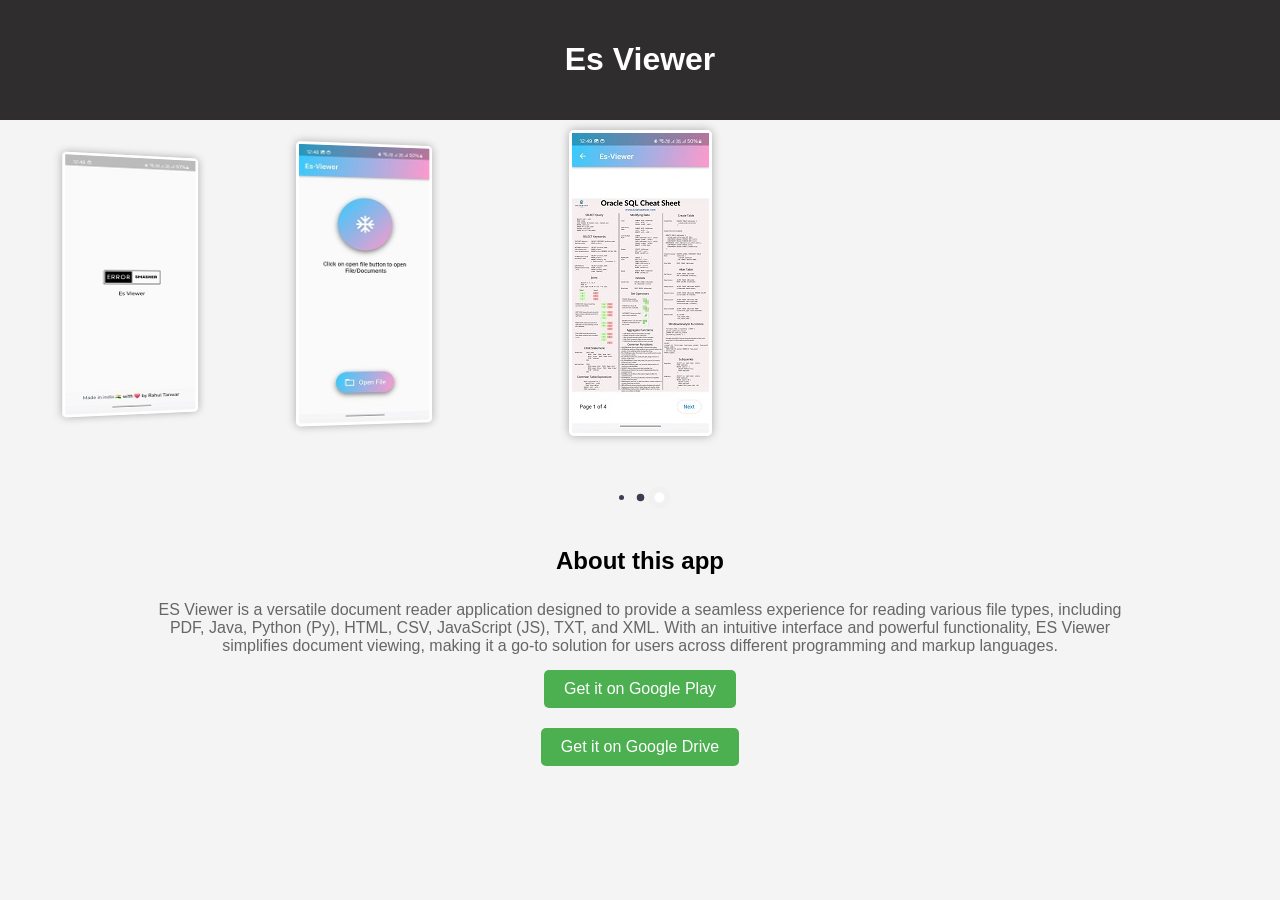
==== es-viewer.html @ 68d3b199 "first commit" ====
<!DOCTYPE html>
<html lang="en">
  <head>
    <meta charset="UTF-8" />
    <meta name="viewport" content="width=device-width, initial-scale=1.0" />
    <title>Es Viewer</title>
    <style>
      body {
        font-family: Arial, sans-serif;
        margin: 0;
        padding: 0;
        box-sizing: border-box;
        background-color: #f4f4f4;
      }

      header {
        background-color: rgba(19, 17, 17, 0.875);
        /* Slightly transparent background */
        color: #fff;
        text-align: center;
        padding: 20px 0;
      }

      .container {
        max-width: 1200px;
        margin: 20px auto;
        padding: 0 20px;
      }

      .app-card {
        /* background-color: #fff; */
        border-radius: 8px;
        /* box-shadow: 0 4px 8px rgba(0, 0, 0, 0.1); */
        margin-bottom: 20px;
        overflow-x: auto;
        /* Enable horizontal scroll */
        overflow-y: hidden;
        /* Hide vertical scroll initially */
        width: 100%;
        /* Full width */
        white-space: nowrap;
        /* Keep images in a single line */
        display: flex;
        /* Flex display for proper alignment */
        justify-content: center;
        /* Horizontally center images */
        padding: 10px;
        /* Padding around images */
      }

      .app-card img {
        max-width: 250px;
        /* Maximum width for the reference */
        height: auto;
        /* Maintain aspect ratio */
        margin-right: 20px;
        /* Spacing between images */
        border-radius: 8px;
        /* Rounded corners for images */
      }

      .app-card-content {
        padding: 20px;
        text-align: center;
        display: flex;
        flex-direction: column;
        align-items: center;
        justify-content: center;
        max-width: 1000px;
        margin: 0 auto;
        /* Center horizontally */
      }

      .app-title {
        font-size: 24px;
        margin-bottom: 10px;
      }

      .app-description {
        color: #666;
        margin-bottom: 15px;
      }

      .app-link {
        display: block;
        text-decoration: none;
        background-color: #4caf50;
        color: #fff;
        padding: 10px 20px;
        border-radius: 5px;
        text-align: center;
        transition: background-color 0.3s ease;
      }

      .app-link:hover {
        background-color: #45a049;
      }

      @media (max-width: 768px) {
        .app-card {
          margin-bottom: 40px;
        }
      }

      .slider {
        width: 100%;
      }

      .slider input {
        display: none;
      }

      .testimonials {
        display: flex;
        align-items: center;
        justify-content: center;
        position: relative;
        min-height: 350px;
        perspective: 1000px;
        overflow: hidden;
      }

      .testimonials .item {
        /* width: 300px;
	padding: 20px; */
        margin-top: 10px;
        border-radius: 5px;
        /* background-color: #21262d; */
        position: absolute;
        border: 3px solid white;
        top: 0;
        box-sizing: border-box;
        text-align: center;
        transition: transform 0.4s;
        box-shadow: 0 0 10px rgba(0, 0, 0, 0.3);
        user-select: none;
        cursor: pointer;
      }

      .testimonials .item h1 {
        font-size: 114px;
        color: white;
      }

      .dots {
        display: flex;
        justify-content: center;
        align-items: center;
      }

      .dots label {
        height: 5px;
        width: 5px;
        border-radius: 50%;
        cursor: pointer;
        background-color: #413b52;
        margin: 7px;
        transition-duration: 0.2s;
      }

      #t-1:checked ~ .dots label[for="t-1"],
      #t-2:checked ~ .dots label[for="t-2"],
      #t-3:checked ~ .dots label[for="t-3"],
      #t-4:checked ~ .dots label[for="t-4"],
      #t-5:checked ~ .dots label[for="t-5"] {
        transform: scale(2);
        background-color: #fff;
        box-shadow: 0px 0px 0px 3px #dddddd24;
      }

      #t-1:checked ~ .dots label[for="t-2"],
      #t-2:checked ~ .dots label[for="t-1"],
      #t-2:checked ~ .dots label[for="t-3"],
      #t-3:checked ~ .dots label[for="t-2"],
      #t-3:checked ~ .dots label[for="t-4"],
      #t-4:checked ~ .dots label[for="t-3"],
      #t-4:checked ~ .dots label[for="t-5"],
      #t-5:checked ~ .dots label[for="t-4"] {
        transform: scale(1.5);
      }

      #t-1:checked ~ .testimonials label[for="t-3"],
      #t-2:checked ~ .testimonials label[for="t-4"],
      #t-3:checked ~ .testimonials label[for="t-5"],
      #t-4:checked ~ .testimonials label[for="t-1"],
      #t-5:checked ~ .testimonials label[for="t-2"] {
        transform: translate3d(600px, 0, -180px) rotateY(-25deg);
        z-index: 2;
      }

      #t-1:checked ~ .testimonials label[for="t-2"],
      #t-2:checked ~ .testimonials label[for="t-3"],
      #t-3:checked ~ .testimonials label[for="t-4"],
      #t-4:checked ~ .testimonials label[for="t-5"],
      #t-5:checked ~ .testimonials label[for="t-1"] {
        transform: translate3d(300px, 0, -90px) rotateY(-15deg);
        z-index: 3;
      }

      #t-2:checked ~ .testimonials label[for="t-1"],
      #t-3:checked ~ .testimonials label[for="t-2"],
      #t-4:checked ~ .testimonials label[for="t-3"],
      #t-5:checked ~ .testimonials label[for="t-4"],
      #t-1:checked ~ .testimonials label[for="t-5"] {
        transform: translate3d(-300px, 0, -90px) rotateY(15deg);
        z-index: 3;
      }

      #t-3:checked ~ .testimonials label[for="t-1"],
      #t-4:checked ~ .testimonials label[for="t-2"],
      #t-5:checked ~ .testimonials label[for="t-3"],
      #t-2:checked ~ .testimonials label[for="t-5"],
      #t-1:checked ~ .testimonials label[for="t-4"] {
        transform: translate3d(-600px, 0, -180px) rotateY(25deg);
      }

      #t-1:checked ~ .testimonials label[for="t-1"],
      #t-2:checked ~ .testimonials label[for="t-2"],
      #t-3:checked ~ .testimonials label[for="t-3"],
      #t-4:checked ~ .testimonials label[for="t-4"],
      #t-5:checked ~ .testimonials label[for="t-4"],
      #t-5:checked ~ .testimonials label[for="t-5"] {
        z-index: 4;
      }
    </style>
  </head>

  <body>
    <header>
      <h1>Es Viewer</h1>
    </header>
    <div class="slider">
      <input type="radio" name="testimonial" id="t-1" />
      <input type="radio" name="testimonial" id="t-2" />
      <input type="radio" name="testimonial" id="t-3" checked />
      <input type="radio" name="testimonial" id="t-4" />
      <input type="radio" name="testimonial" id="t-5" />
      <div class="testimonials">
        <label class="item" for="t-1">
          <img
          src="img/es-viewer/img-v1.webp"
          alt="Screenshot 5"
          />
        </label>
        <label class="item" for="t-2">
          <img
          src="img/es-viewer/img-v2.webp"
          alt="Screenshot 5"
          />
        </label>
        <label class="item" for="t-3">
          <img
          src="img/es-viewer/img-v3.webp"
          alt="Screenshot 5"
          />
        </label>
      </div>
      <br />
      <div class="dots">
        <label for="t-1"></label>
        <label for="t-2"></label>
        <label for="t-3"></label>
      </div>

      <div class="app-card-content">
        <h2 class="app-title">About this app</h2>
        <p class="app-description">
            ES Viewer is a versatile document reader application designed to provide a
            seamless experience for reading various file types, 
            including PDF, Java, Python (Py), HTML, CSV, JavaScript (JS), TXT, and XML.
            With an intuitive interface and powerful functionality, ES Viewer simplifies document viewing, 
            making it a go-to solution for users across different programming and markup languages.
        </p>
        <a
          href="https://play.google.com/store/apps/details?id=com.errorsmasher.passworddrive"
          class="app-link"
          target="_blank"
          >Get it on Google Play</a
        >
        <div style="padding: 10px; background-color: transparent"></div>
        <a
          href="https://drive.google.com/file/d/18MCzky8nJCYwKancL7AmDORgirV6gjdr/view?usp=sharing"
          class="app-link"
          target="_blank"
          >Get it on Google Drive</a
        >
      </div>
      <!-- Repeat similar structure for other app cards -->
      <!-- Change image src, titles, descriptions, and link accordingly -->

      <!-- Example for four more app cards -->
    </div>
  </body>
</html>
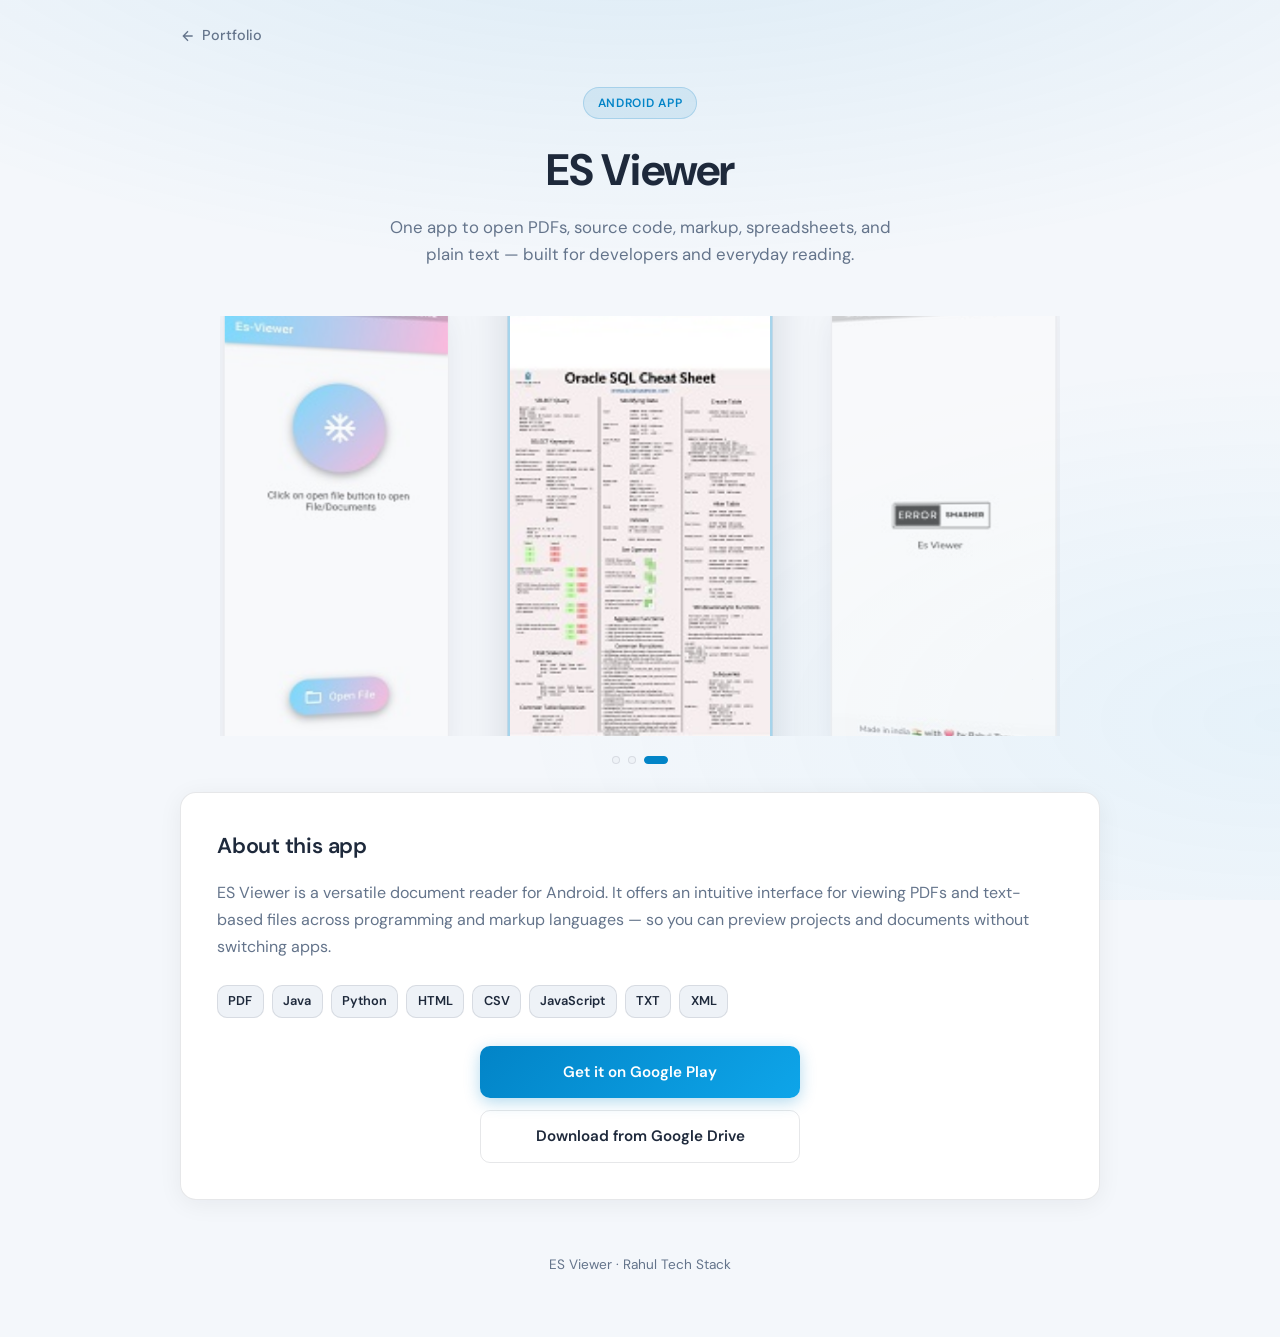
==== commit 579aa906: "update project pages" ====
--- a/es-viewer.html
+++ b/es-viewer.html
@@ -3,292 +3,101 @@
   <head>
     <meta charset="UTF-8" />
     <meta name="viewport" content="width=device-width, initial-scale=1.0" />
-    <title>Es Viewer</title>
-    <style>
-      body {
-        font-family: Arial, sans-serif;
-        margin: 0;
-        padding: 0;
-        box-sizing: border-box;
-        background-color: #f4f4f4;
-      }
+    <meta name="description" content="ES Viewer — read PDF, code, CSV, HTML, XML, and plain text in one Android app." />
+    <title>ES Viewer — Document Reader</title>
+    <link rel="preconnect" href="https://fonts.googleapis.com" />
+    <link rel="preconnect" href="https://fonts.gstatic.com" crossorigin />
+    <link
+      href="https://fonts.googleapis.com/css2?family=DM+Sans:ital,opsz,wght@0,9..40,400;0,9..40,500;0,9..40,600;0,9..40,700&display=swap"
+      rel="stylesheet"
+    />
+    <link rel="stylesheet" href="app-page.css" />
+  </head>
+  <body>
+    <div class="page">
+      <header>
+        <a class="back-link" href="index.html">
+          <svg viewBox="0 0 24 24" fill="none" stroke="currentColor" stroke-width="2" aria-hidden="true">
+            <path d="M19 12H5M12 19l-7-7 7-7" />
+          </svg>
+          Portfolio
+        </a>
+      </header>
 
-      header {
-        background-color: rgba(19, 17, 17, 0.875);
-        /* Slightly transparent background */
-        color: #fff;
-        text-align: center;
-        padding: 20px 0;
-      }
+      <section class="hero" aria-labelledby="app-title">
+        <span class="hero-badge">Android app</span>
+        <h1 id="app-title">ES Viewer</h1>
+        <p class="hero-tagline">
+          One app to open PDFs, source code, markup, spreadsheets, and plain text — built for developers and everyday reading.
+        </p>
+      </section>
 
-      .container {
-        max-width: 1200px;
-        margin: 20px auto;
-        padding: 0 20px;
-      }
+      <div class="slider slider--3" role="region" aria-label="App screenshots">
+        <input type="radio" name="screenshot" id="t-1" />
+        <input type="radio" name="screenshot" id="t-2" />
+        <input type="radio" name="screenshot" id="t-3" checked />
 
-      .app-card {
-        /* background-color: #fff; */
-        border-radius: 8px;
-        /* box-shadow: 0 4px 8px rgba(0, 0, 0, 0.1); */
-        margin-bottom: 20px;
-        overflow-x: auto;
-        /* Enable horizontal scroll */
-        overflow-y: hidden;
-        /* Hide vertical scroll initially */
-        width: 100%;
-        /* Full width */
-        white-space: nowrap;
-        /* Keep images in a single line */
-        display: flex;
-        /* Flex display for proper alignment */
-        justify-content: center;
-        /* Horizontally center images */
-        padding: 10px;
-        /* Padding around images */
-      }
+        <div class="testimonials">
+          <label class="item" for="t-1">
+            <img src="img/es-viewer/img-v1.webp" alt="ES Viewer screenshot — file browser" width="260" height="auto" />
+          </label>
+          <label class="item" for="t-2">
+            <img src="img/es-viewer/img-v2.webp" alt="ES Viewer screenshot — document view" width="260" height="auto" />
+          </label>
+          <label class="item" for="t-3">
+            <img src="img/es-viewer/img-v3.webp" alt="ES Viewer screenshot — code highlighting" width="260" height="auto" />
+          </label>
+        </div>
 
-      .app-card img {
-        max-width: 250px;
-        /* Maximum width for the reference */
-        height: auto;
-        /* Maintain aspect ratio */
-        margin-right: 20px;
-        /* Spacing between images */
-        border-radius: 8px;
-        /* Rounded corners for images */
-      }
-
-      .app-card-content {
-        padding: 20px;
-        text-align: center;
-        display: flex;
-        flex-direction: column;
-        align-items: center;
-        justify-content: center;
-        max-width: 1000px;
-        margin: 0 auto;
-        /* Center horizontally */
-      }
-
-      .app-title {
-        font-size: 24px;
-        margin-bottom: 10px;
-      }
-
-      .app-description {
-        color: #666;
-        margin-bottom: 15px;
-      }
-
-      .app-link {
-        display: block;
-        text-decoration: none;
-        background-color: #4caf50;
-        color: #fff;
-        padding: 10px 20px;
-        border-radius: 5px;
-        text-align: center;
-        transition: background-color 0.3s ease;
-      }
-
-      .app-link:hover {
-        background-color: #45a049;
-      }
-
-      @media (max-width: 768px) {
-        .app-card {
-          margin-bottom: 40px;
-        }
-      }
-
-      .slider {
-        width: 100%;
-      }
-
-      .slider input {
-        display: none;
-      }
-
-      .testimonials {
-        display: flex;
-        align-items: center;
-        justify-content: center;
-        position: relative;
-        min-height: 350px;
-        perspective: 1000px;
-        overflow: hidden;
-      }
-
-      .testimonials .item {
-        /* width: 300px;
-	padding: 20px; */
-        margin-top: 10px;
-        border-radius: 5px;
-        /* background-color: #21262d; */
-        position: absolute;
-        border: 3px solid white;
-        top: 0;
-        box-sizing: border-box;
-        text-align: center;
-        transition: transform 0.4s;
-        box-shadow: 0 0 10px rgba(0, 0, 0, 0.3);
-        user-select: none;
-        cursor: pointer;
-      }
-
-      .testimonials .item h1 {
-        font-size: 114px;
-        color: white;
-      }
-
-      .dots {
-        display: flex;
-        justify-content: center;
-        align-items: center;
-      }
-
-      .dots label {
-        height: 5px;
-        width: 5px;
-        border-radius: 50%;
-        cursor: pointer;
-        background-color: #413b52;
-        margin: 7px;
-        transition-duration: 0.2s;
-      }
-
-      #t-1:checked ~ .dots label[for="t-1"],
-      #t-2:checked ~ .dots label[for="t-2"],
-      #t-3:checked ~ .dots label[for="t-3"],
-      #t-4:checked ~ .dots label[for="t-4"],
-      #t-5:checked ~ .dots label[for="t-5"] {
-        transform: scale(2);
-        background-color: #fff;
-        box-shadow: 0px 0px 0px 3px #dddddd24;
-      }
-
-      #t-1:checked ~ .dots label[for="t-2"],
-      #t-2:checked ~ .dots label[for="t-1"],
-      #t-2:checked ~ .dots label[for="t-3"],
-      #t-3:checked ~ .dots label[for="t-2"],
-      #t-3:checked ~ .dots label[for="t-4"],
-      #t-4:checked ~ .dots label[for="t-3"],
-      #t-4:checked ~ .dots label[for="t-5"],
-      #t-5:checked ~ .dots label[for="t-4"] {
-        transform: scale(1.5);
-      }
-
-      #t-1:checked ~ .testimonials label[for="t-3"],
-      #t-2:checked ~ .testimonials label[for="t-4"],
-      #t-3:checked ~ .testimonials label[for="t-5"],
-      #t-4:checked ~ .testimonials label[for="t-1"],
-      #t-5:checked ~ .testimonials label[for="t-2"] {
-        transform: translate3d(600px, 0, -180px) rotateY(-25deg);
-        z-index: 2;
-      }
-
-      #t-1:checked ~ .testimonials label[for="t-2"],
-      #t-2:checked ~ .testimonials label[for="t-3"],
-      #t-3:checked ~ .testimonials label[for="t-4"],
-      #t-4:checked ~ .testimonials label[for="t-5"],
-      #t-5:checked ~ .testimonials label[for="t-1"] {
-        transform: translate3d(300px, 0, -90px) rotateY(-15deg);
-        z-index: 3;
-      }
-
-      #t-2:checked ~ .testimonials label[for="t-1"],
-      #t-3:checked ~ .testimonials label[for="t-2"],
-      #t-4:checked ~ .testimonials label[for="t-3"],
-      #t-5:checked ~ .testimonials label[for="t-4"],
-      #t-1:checked ~ .testimonials label[for="t-5"] {
-        transform: translate3d(-300px, 0, -90px) rotateY(15deg);
-        z-index: 3;
-      }
-
-      #t-3:checked ~ .testimonials label[for="t-1"],
-      #t-4:checked ~ .testimonials label[for="t-2"],
-      #t-5:checked ~ .testimonials label[for="t-3"],
-      #t-2:checked ~ .testimonials label[for="t-5"],
-      #t-1:checked ~ .testimonials label[for="t-4"] {
-        transform: translate3d(-600px, 0, -180px) rotateY(25deg);
-      }
-
-      #t-1:checked ~ .testimonials label[for="t-1"],
-      #t-2:checked ~ .testimonials label[for="t-2"],
-      #t-3:checked ~ .testimonials label[for="t-3"],
-      #t-4:checked ~ .testimonials label[for="t-4"],
-      #t-5:checked ~ .testimonials label[for="t-4"],
-      #t-5:checked ~ .testimonials label[for="t-5"] {
-        z-index: 4;
-      }
-    </style>
-  </head>
-
-  <body>
-    <header>
-      <h1>Es Viewer</h1>
-    </header>
-    <div class="slider">
-      <input type="radio" name="testimonial" id="t-1" />
-      <input type="radio" name="testimonial" id="t-2" />
-      <input type="radio" name="testimonial" id="t-3" checked />
-      <input type="radio" name="testimonial" id="t-4" />
-      <input type="radio" name="testimonial" id="t-5" />
-      <div class="testimonials">
-        <label class="item" for="t-1">
-          <img
-          src="img/es-viewer/img-v1.webp"
-          alt="Screenshot 5"
-          />
-        </label>
-        <label class="item" for="t-2">
-          <img
-          src="img/es-viewer/img-v2.webp"
-          alt="Screenshot 5"
-          />
-        </label>
-        <label class="item" for="t-3">
-          <img
-          src="img/es-viewer/img-v3.webp"
-          alt="Screenshot 5"
-          />
-        </label>
-      </div>
-      <br />
-      <div class="dots">
-        <label for="t-1"></label>
-        <label for="t-2"></label>
-        <label for="t-3"></label>
+        <div class="dots" aria-hidden="true">
+          <label for="t-1"></label>
+          <label for="t-2"></label>
+          <label for="t-3"></label>
+        </div>
       </div>
 
-      <div class="app-card-content">
-        <h2 class="app-title">About this app</h2>
+      <article class="content-card">
+        <h2>About this app</h2>
         <p class="app-description">
-            ES Viewer is a versatile document reader application designed to provide a
-            seamless experience for reading various file types, 
-            including PDF, Java, Python (Py), HTML, CSV, JavaScript (JS), TXT, and XML.
-            With an intuitive interface and powerful functionality, ES Viewer simplifies document viewing, 
-            making it a go-to solution for users across different programming and markup languages.
+          ES Viewer is a versatile document reader for Android. It offers an intuitive interface for viewing PDFs and
+          text-based files across programming and markup languages — so you can preview projects and documents without
+          switching apps.
         </p>
-        <a
-          href="https://play.google.com/store/apps/details?id=com.errorsmasher.passworddrive"
-          class="app-link"
-          target="_blank"
-          >Get it on Google Play</a
-        >
-        <div style="padding: 10px; background-color: transparent"></div>
-        <a
-          href="https://drive.google.com/file/d/18MCzky8nJCYwKancL7AmDORgirV6gjdr/view?usp=sharing"
-          class="app-link"
-          target="_blank"
-          >Get it on Google Drive</a
-        >
-      </div>
-      <!-- Repeat similar structure for other app cards -->
-      <!-- Change image src, titles, descriptions, and link accordingly -->
 
-      <!-- Example for four more app cards -->
+        <div class="formats" aria-label="Supported file types">
+          <span class="format-tag">PDF</span>
+          <span class="format-tag">Java</span>
+          <span class="format-tag">Python</span>
+          <span class="format-tag">HTML</span>
+          <span class="format-tag">CSV</span>
+          <span class="format-tag">JavaScript</span>
+          <span class="format-tag">TXT</span>
+          <span class="format-tag">XML</span>
+        </div>
+
+        <div class="cta-group">
+          <a
+            href="https://play.google.com/store/apps/details?id=com.errorsmasher.passworddrive"
+            class="app-link app-link--primary"
+            target="_blank"
+            rel="noopener noreferrer"
+          >
+            Get it on Google Play
+          </a>
+          <a
+            href="https://drive.google.com/file/d/18MCzky8nJCYwKancL7AmDORgirV6gjdr/view?usp=sharing"
+            class="app-link app-link--secondary"
+            target="_blank"
+            rel="noopener noreferrer"
+          >
+            Download from Google Drive
+          </a>
+        </div>
+      </article>
+
+      <footer>
+        <p>ES Viewer · Rahul Tech Stack</p>
+      </footer>
     </div>
   </body>
 </html>
--- a/app-page.css
+++ b/app-page.css
@@ -0,0 +1,535 @@
+:root {
+  --bg: #f4f7fb;
+  --surface: #ffffff;
+  --surface-elevated: #eef2f7;
+  --text: #1e293b;
+  --text-muted: #64748b;
+  --accent: #0284c7;
+  --accent-dim: rgba(2, 132, 199, 0.1);
+  --border: rgba(15, 23, 42, 0.1);
+  --radius: 16px;
+  --radius-sm: 10px;
+  --shadow: 0 16px 40px rgba(15, 23, 42, 0.1);
+  --carousel-gap: min(52vw, 300px);
+  --carousel-gap-far: min(88vw, 520px);
+  --carousel-gap-mobile: 150px;
+  --carousel-gap-far-mobile: 260px;
+  --carousel-near: min(40vw, 220px);
+  --carousel-near-mobile: 120px;
+  --font: "DM Sans", system-ui, -apple-system, sans-serif;
+}
+
+*,
+*::before,
+*::after {
+  box-sizing: border-box;
+}
+
+body {
+  margin: 0;
+  font-family: var(--font);
+  background: var(--bg);
+  color: var(--text);
+  line-height: 1.6;
+  min-height: 100vh;
+}
+
+body::before {
+  content: "";
+  position: fixed;
+  inset: 0;
+  background:
+    radial-gradient(ellipse 80% 50% at 50% -20%, rgba(2, 132, 199, 0.12), transparent),
+    radial-gradient(ellipse 60% 40% at 100% 80%, rgba(14, 165, 233, 0.06), transparent);
+  pointer-events: none;
+  z-index: 0;
+}
+
+.page {
+  position: relative;
+  z-index: 1;
+  max-width: 960px;
+  margin: 0 auto;
+  padding: 0 1.25rem 3rem;
+}
+
+header {
+  padding: 1.5rem 0 0.5rem;
+  display: flex;
+  align-items: center;
+  justify-content: space-between;
+  flex-wrap: wrap;
+  gap: 1rem;
+}
+
+.back-link {
+  display: inline-flex;
+  align-items: center;
+  gap: 0.4rem;
+  color: var(--text-muted);
+  text-decoration: none;
+  font-size: 0.9rem;
+  font-weight: 500;
+  transition: color 0.2s;
+}
+
+.back-link:hover {
+  color: var(--accent);
+}
+
+.back-link svg {
+  width: 1rem;
+  height: 1rem;
+}
+
+.hero {
+  text-align: center;
+  padding: 2rem 0 1.5rem;
+}
+
+.hero-badge {
+  display: inline-block;
+  font-size: 0.75rem;
+  font-weight: 600;
+  letter-spacing: 0.06em;
+  text-transform: uppercase;
+  color: var(--accent);
+  background: var(--accent-dim);
+  border: 1px solid rgba(2, 132, 199, 0.2);
+  padding: 0.35rem 0.85rem;
+  border-radius: 999px;
+  margin-bottom: 1rem;
+}
+
+.hero h1 {
+  margin: 0 0 0.5rem;
+  font-size: clamp(2rem, 5vw, 2.75rem);
+  font-weight: 700;
+  letter-spacing: -0.02em;
+}
+
+.hero-tagline {
+  margin: 0 auto;
+  max-width: 32rem;
+  color: var(--text-muted);
+  font-size: 1.05rem;
+}
+
+.slider {
+  width: 100%;
+  margin: 1.5rem 0 0.5rem;
+  padding: 0 clamp(1.25rem, 5vw, 2.5rem);
+}
+
+.slider input {
+  display: none;
+}
+
+.testimonials {
+  display: flex;
+  align-items: center;
+  justify-content: center;
+  position: relative;
+  min-height: clamp(280px, 52vw, 420px);
+  perspective: 1200px;
+  overflow: hidden;
+  padding: 0.5rem clamp(0.75rem, 4vw, 2rem);
+  margin: 0 auto;
+  max-width: 100%;
+}
+
+.testimonials .item {
+  position: absolute;
+  top: 50%;
+  left: 50%;
+  margin: 0;
+  transform: translate(-50%, -50%);
+  border-radius: var(--radius);
+  border: 2px solid var(--border);
+  overflow: hidden;
+  transition: transform 0.45s cubic-bezier(0.4, 0, 0.2, 1), opacity 0.45s, box-shadow 0.45s;
+  box-shadow: var(--shadow);
+  cursor: pointer;
+  user-select: none;
+  background: var(--surface);
+}
+
+.testimonials .item img {
+  display: block;
+  width: clamp(160px, 42vw, 260px);
+  height: auto;
+  vertical-align: middle;
+}
+
+.dots {
+  display: flex;
+  justify-content: center;
+  align-items: center;
+  gap: 0.5rem;
+  padding: 1.25rem 0;
+}
+
+.dots label {
+  height: 8px;
+  width: 8px;
+  border-radius: 50%;
+  cursor: pointer;
+  background: var(--surface-elevated);
+  border: 1px solid var(--border);
+  transition: transform 0.2s, background 0.2s, width 0.2s;
+}
+
+.dots label:hover {
+  background: var(--text-muted);
+}
+
+.content-card {
+  background: var(--surface);
+  border: 1px solid var(--border);
+  border-radius: var(--radius);
+  padding: clamp(1.5rem, 4vw, 2.25rem);
+  margin-top: 0.5rem;
+  box-shadow: 0 4px 24px rgba(15, 23, 42, 0.06);
+}
+
+.content-card h2 {
+  margin: 0 0 1rem;
+  font-size: 1.35rem;
+  font-weight: 600;
+  letter-spacing: -0.01em;
+}
+
+.app-description {
+  margin: 0 0 1.5rem;
+  color: var(--text-muted);
+  font-size: 1rem;
+  line-height: 1.7;
+}
+
+.formats {
+  display: flex;
+  flex-wrap: wrap;
+  gap: 0.5rem;
+  margin-bottom: 1.75rem;
+}
+
+.format-tag {
+  font-size: 0.8rem;
+  font-weight: 600;
+  padding: 0.35rem 0.65rem;
+  border-radius: var(--radius-sm);
+  background: var(--surface-elevated);
+  color: var(--text);
+  border: 1px solid var(--border);
+}
+
+.cta-group {
+  display: flex;
+  flex-direction: column;
+  gap: 0.75rem;
+  max-width: 320px;
+  margin: 0 auto;
+}
+
+.app-link {
+  display: inline-flex;
+  align-items: center;
+  justify-content: center;
+  gap: 0.5rem;
+  text-decoration: none;
+  font-weight: 600;
+  font-size: 0.95rem;
+  padding: 0.85rem 1.25rem;
+  border-radius: var(--radius-sm);
+  transition: transform 0.2s, background 0.2s, border-color 0.2s;
+}
+
+.app-link:active {
+  transform: scale(0.98);
+}
+
+.app-link--primary {
+  background: linear-gradient(135deg, #0284c7, #0ea5e9);
+  color: #ffffff;
+  border: none;
+  box-shadow: 0 4px 16px rgba(2, 132, 199, 0.3);
+}
+
+.app-link--primary:hover {
+  background: linear-gradient(135deg, #0369a1, #0284c7);
+  box-shadow: 0 6px 24px rgba(2, 132, 199, 0.35);
+}
+
+.app-link--secondary {
+  background: transparent;
+  color: var(--text);
+  border: 1px solid var(--border);
+}
+
+.app-link--secondary:hover {
+  border-color: var(--accent);
+  color: var(--accent);
+  background: var(--accent-dim);
+}
+
+footer {
+  text-align: center;
+  padding-top: 2.5rem;
+  color: var(--text-muted);
+  font-size: 0.85rem;
+}
+
+/* Active dot — 3 slides */
+.slider--3 #t-1:checked ~ .dots label[for="t-1"],
+.slider--3 #t-2:checked ~ .dots label[for="t-2"],
+.slider--3 #t-3:checked ~ .dots label[for="t-3"] {
+  width: 24px;
+  border-radius: 4px;
+  background: var(--accent);
+  border-color: var(--accent);
+}
+
+.slider--3 #t-1:checked ~ .testimonials label[for="t-3"],
+.slider--3 #t-2:checked ~ .testimonials label[for="t-1"],
+.slider--3 #t-3:checked ~ .testimonials label[for="t-2"] {
+  transform: translate(calc(-50% - var(--carousel-gap)), -50%) scale(0.82) rotateY(18deg);
+  opacity: 0.65;
+  z-index: 1;
+}
+
+.slider--3 #t-1:checked ~ .testimonials label[for="t-2"],
+.slider--3 #t-2:checked ~ .testimonials label[for="t-3"],
+.slider--3 #t-3:checked ~ .testimonials label[for="t-1"] {
+  transform: translate(calc(-50% + var(--carousel-gap)), -50%) scale(0.82) rotateY(-18deg);
+  opacity: 0.65;
+  z-index: 1;
+}
+
+.slider--3 #t-1:checked ~ .testimonials label[for="t-1"],
+.slider--3 #t-2:checked ~ .testimonials label[for="t-2"],
+.slider--3 #t-3:checked ~ .testimonials label[for="t-3"] {
+  transform: translate(-50%, -50%) scale(1);
+  opacity: 1;
+  z-index: 4;
+  border-color: rgba(2, 132, 199, 0.35);
+  box-shadow: 0 24px 48px rgba(15, 23, 42, 0.14), 0 0 0 1px rgba(2, 132, 199, 0.15);
+}
+
+/* Active dot — 4 slides */
+.slider--4 #t-1:checked ~ .dots label[for="t-1"],
+.slider--4 #t-2:checked ~ .dots label[for="t-2"],
+.slider--4 #t-3:checked ~ .dots label[for="t-3"],
+.slider--4 #t-4:checked ~ .dots label[for="t-4"] {
+  width: 24px;
+  border-radius: 4px;
+  background: var(--accent);
+  border-color: var(--accent);
+}
+
+.slider--4 #t-1:checked ~ .testimonials label[for="t-3"],
+.slider--4 #t-2:checked ~ .testimonials label[for="t-4"],
+.slider--4 #t-3:checked ~ .testimonials label[for="t-1"],
+.slider--4 #t-4:checked ~ .testimonials label[for="t-2"] {
+  transform: translate(calc(-50% + var(--carousel-gap-far)), -50%) scale(0.78) rotateY(-22deg);
+  opacity: 0.6;
+  z-index: 1;
+}
+
+.slider--4 #t-1:checked ~ .testimonials label[for="t-2"],
+.slider--4 #t-2:checked ~ .testimonials label[for="t-3"],
+.slider--4 #t-3:checked ~ .testimonials label[for="t-4"],
+.slider--4 #t-4:checked ~ .testimonials label[for="t-1"] {
+  transform: translate(calc(-50% + var(--carousel-near)), -50%) scale(0.82) rotateY(-15deg);
+  opacity: 0.65;
+  z-index: 2;
+}
+
+.slider--4 #t-2:checked ~ .testimonials label[for="t-1"],
+.slider--4 #t-3:checked ~ .testimonials label[for="t-2"],
+.slider--4 #t-4:checked ~ .testimonials label[for="t-3"],
+.slider--4 #t-1:checked ~ .testimonials label[for="t-4"] {
+  transform: translate(calc(-50% - var(--carousel-near)), -50%) scale(0.82) rotateY(15deg);
+  opacity: 0.65;
+  z-index: 2;
+}
+
+.slider--4 #t-3:checked ~ .testimonials label[for="t-1"],
+.slider--4 #t-4:checked ~ .testimonials label[for="t-2"],
+.slider--4 #t-1:checked ~ .testimonials label[for="t-4"] {
+  transform: translate(calc(-50% - var(--carousel-gap-far)), -50%) scale(0.78) rotateY(22deg);
+  opacity: 0.6;
+  z-index: 1;
+}
+
+.slider--4 #t-1:checked ~ .testimonials label[for="t-1"],
+.slider--4 #t-2:checked ~ .testimonials label[for="t-2"],
+.slider--4 #t-3:checked ~ .testimonials label[for="t-3"],
+.slider--4 #t-4:checked ~ .testimonials label[for="t-4"] {
+  transform: translate(-50%, -50%) scale(1);
+  opacity: 1;
+  z-index: 4;
+  border-color: rgba(2, 132, 199, 0.35);
+  box-shadow: 0 24px 48px rgba(15, 23, 42, 0.14), 0 0 0 1px rgba(2, 132, 199, 0.15);
+}
+
+/* Active dot — 5 slides */
+.slider--5 #t-1:checked ~ .dots label[for="t-1"],
+.slider--5 #t-2:checked ~ .dots label[for="t-2"],
+.slider--5 #t-3:checked ~ .dots label[for="t-3"],
+.slider--5 #t-4:checked ~ .dots label[for="t-4"],
+.slider--5 #t-5:checked ~ .dots label[for="t-5"] {
+  width: 24px;
+  border-radius: 4px;
+  background: var(--accent);
+  border-color: var(--accent);
+}
+
+.slider--5 #t-1:checked ~ .testimonials label[for="t-3"],
+.slider--5 #t-2:checked ~ .testimonials label[for="t-4"],
+.slider--5 #t-3:checked ~ .testimonials label[for="t-5"],
+.slider--5 #t-4:checked ~ .testimonials label[for="t-1"],
+.slider--5 #t-5:checked ~ .testimonials label[for="t-2"] {
+  transform: translate(calc(-50% + var(--carousel-gap-far)), -50%) scale(0.78) rotateY(-22deg);
+  opacity: 0.6;
+  z-index: 1;
+}
+
+.slider--5 #t-1:checked ~ .testimonials label[for="t-2"],
+.slider--5 #t-2:checked ~ .testimonials label[for="t-3"],
+.slider--5 #t-3:checked ~ .testimonials label[for="t-4"],
+.slider--5 #t-4:checked ~ .testimonials label[for="t-5"],
+.slider--5 #t-5:checked ~ .testimonials label[for="t-1"] {
+  transform: translate(calc(-50% + var(--carousel-near)), -50%) scale(0.82) rotateY(-15deg);
+  opacity: 0.65;
+  z-index: 2;
+}
+
+.slider--5 #t-2:checked ~ .testimonials label[for="t-1"],
+.slider--5 #t-3:checked ~ .testimonials label[for="t-2"],
+.slider--5 #t-4:checked ~ .testimonials label[for="t-3"],
+.slider--5 #t-5:checked ~ .testimonials label[for="t-4"],
+.slider--5 #t-1:checked ~ .testimonials label[for="t-5"] {
+  transform: translate(calc(-50% - var(--carousel-near)), -50%) scale(0.82) rotateY(15deg);
+  opacity: 0.65;
+  z-index: 2;
+}
+
+.slider--5 #t-3:checked ~ .testimonials label[for="t-1"],
+.slider--5 #t-4:checked ~ .testimonials label[for="t-2"],
+.slider--5 #t-5:checked ~ .testimonials label[for="t-3"],
+.slider--5 #t-1:checked ~ .testimonials label[for="t-4"],
+.slider--5 #t-2:checked ~ .testimonials label[for="t-5"] {
+  transform: translate(calc(-50% - var(--carousel-gap-far)), -50%) scale(0.78) rotateY(22deg);
+  opacity: 0.6;
+  z-index: 1;
+}
+
+.slider--5 #t-1:checked ~ .testimonials label[for="t-1"],
+.slider--5 #t-2:checked ~ .testimonials label[for="t-2"],
+.slider--5 #t-3:checked ~ .testimonials label[for="t-3"],
+.slider--5 #t-4:checked ~ .testimonials label[for="t-4"],
+.slider--5 #t-5:checked ~ .testimonials label[for="t-5"] {
+  transform: translate(-50%, -50%) scale(1);
+  opacity: 1;
+  z-index: 4;
+  border-color: rgba(2, 132, 199, 0.35);
+  box-shadow: 0 24px 48px rgba(15, 23, 42, 0.14), 0 0 0 1px rgba(2, 132, 199, 0.15);
+}
+
+/* Active dot — 6 slides */
+.slider--6 #t-1:checked ~ .dots label[for="t-1"],
+.slider--6 #t-2:checked ~ .dots label[for="t-2"],
+.slider--6 #t-3:checked ~ .dots label[for="t-3"],
+.slider--6 #t-4:checked ~ .dots label[for="t-4"],
+.slider--6 #t-5:checked ~ .dots label[for="t-5"],
+.slider--6 #t-6:checked ~ .dots label[for="t-6"] {
+  width: 24px;
+  border-radius: 4px;
+  background: var(--accent);
+  border-color: var(--accent);
+}
+
+.slider--6 #t-1:checked ~ .testimonials label[for="t-3"],
+.slider--6 #t-2:checked ~ .testimonials label[for="t-4"],
+.slider--6 #t-3:checked ~ .testimonials label[for="t-5"],
+.slider--6 #t-4:checked ~ .testimonials label[for="t-6"],
+.slider--6 #t-5:checked ~ .testimonials label[for="t-1"],
+.slider--6 #t-6:checked ~ .testimonials label[for="t-2"] {
+  transform: translate(calc(-50% + var(--carousel-gap-far)), -50%) scale(0.78) rotateY(-22deg);
+  opacity: 0.6;
+  z-index: 1;
+}
+
+.slider--6 #t-1:checked ~ .testimonials label[for="t-2"],
+.slider--6 #t-2:checked ~ .testimonials label[for="t-3"],
+.slider--6 #t-3:checked ~ .testimonials label[for="t-4"],
+.slider--6 #t-4:checked ~ .testimonials label[for="t-5"],
+.slider--6 #t-5:checked ~ .testimonials label[for="t-6"],
+.slider--6 #t-6:checked ~ .testimonials label[for="t-1"] {
+  transform: translate(calc(-50% + var(--carousel-near)), -50%) scale(0.82) rotateY(-15deg);
+  opacity: 0.65;
+  z-index: 2;
+}
+
+.slider--6 #t-2:checked ~ .testimonials label[for="t-1"],
+.slider--6 #t-3:checked ~ .testimonials label[for="t-2"],
+.slider--6 #t-4:checked ~ .testimonials label[for="t-3"],
+.slider--6 #t-5:checked ~ .testimonials label[for="t-4"],
+.slider--6 #t-6:checked ~ .testimonials label[for="t-5"],
+.slider--6 #t-1:checked ~ .testimonials label[for="t-6"] {
+  transform: translate(calc(-50% - var(--carousel-near)), -50%) scale(0.82) rotateY(15deg);
+  opacity: 0.65;
+  z-index: 2;
+}
+
+.slider--6 #t-3:checked ~ .testimonials label[for="t-1"],
+.slider--6 #t-4:checked ~ .testimonials label[for="t-2"],
+.slider--6 #t-5:checked ~ .testimonials label[for="t-3"],
+.slider--6 #t-6:checked ~ .testimonials label[for="t-4"],
+.slider--6 #t-1:checked ~ .testimonials label[for="t-5"],
+.slider--6 #t-2:checked ~ .testimonials label[for="t-6"] {
+  transform: translate(calc(-50% - var(--carousel-gap-far)), -50%) scale(0.78) rotateY(22deg);
+  opacity: 0.6;
+  z-index: 1;
+}
+
+.slider--6 #t-1:checked ~ .testimonials label[for="t-1"],
+.slider--6 #t-2:checked ~ .testimonials label[for="t-2"],
+.slider--6 #t-3:checked ~ .testimonials label[for="t-3"],
+.slider--6 #t-4:checked ~ .testimonials label[for="t-4"],
+.slider--6 #t-5:checked ~ .testimonials label[for="t-5"],
+.slider--6 #t-6:checked ~ .testimonials label[for="t-6"] {
+  transform: translate(-50%, -50%) scale(1);
+  opacity: 1;
+  z-index: 4;
+  border-color: rgba(2, 132, 199, 0.35);
+  box-shadow: 0 24px 48px rgba(15, 23, 42, 0.14), 0 0 0 1px rgba(2, 132, 199, 0.15);
+}
+
+@media (max-width: 520px) {
+  :root {
+    --carousel-gap: var(--carousel-gap-mobile);
+    --carousel-gap-far: var(--carousel-gap-far-mobile);
+    --carousel-near: var(--carousel-near-mobile);
+  }
+
+  .slider--3 #t-1:checked ~ .testimonials label[for="t-3"],
+  .slider--3 #t-2:checked ~ .testimonials label[for="t-1"],
+  .slider--3 #t-3:checked ~ .testimonials label[for="t-2"] {
+    transform: translate(calc(-50% - var(--carousel-gap-mobile)), -50%) scale(0.75) rotateY(12deg);
+  }
+
+  .slider--3 #t-1:checked ~ .testimonials label[for="t-2"],
+  .slider--3 #t-2:checked ~ .testimonials label[for="t-3"],
+  .slider--3 #t-3:checked ~ .testimonials label[for="t-1"] {
+    transform: translate(calc(-50% + var(--carousel-gap-mobile)), -50%) scale(0.75) rotateY(-12deg);
+  }
+}
+
+@media (prefers-reduced-motion: reduce) {
+  .testimonials .item,
+  .dots label,
+  .app-link {
+    transition: none;
+  }
+}
